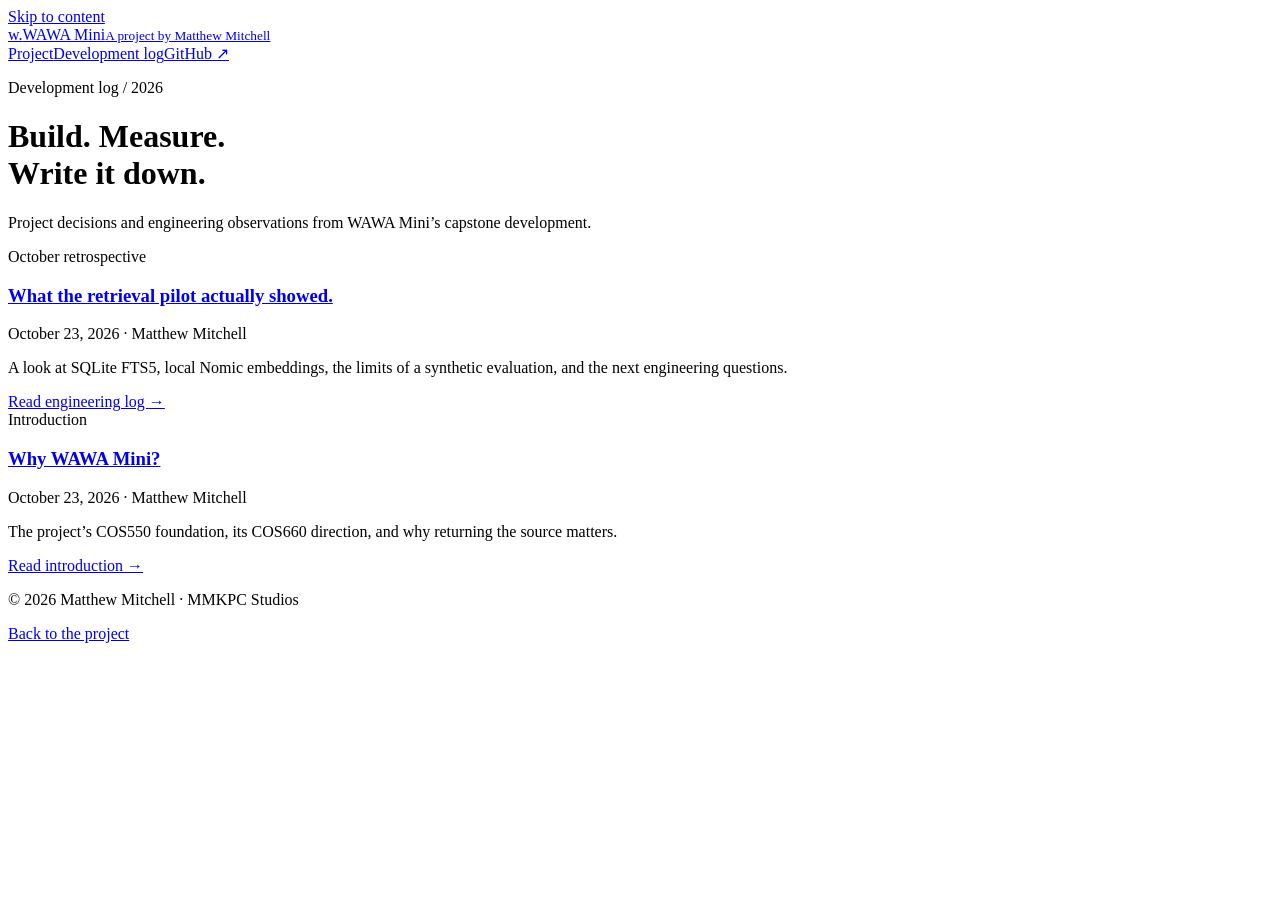
==== posts/index.html @ 9657bb5c "Add introduction and measured retrieval development log" ====
<!doctype html>
<html lang="en">
<head>
  <meta charset="utf-8">
  <meta name="viewport" content="width=device-width, initial-scale=1">
  <meta name="description" content="Development notes and monthly retrospectives for WAWA Mini, a local document-retrieval capstone by Matthew Mitchell.">
  <meta name="theme-color" content="#142f35">
  <title>Development Log — WAWA Mini</title>
  <link rel="stylesheet" href="../assets/styles.css">
</head>
<body>
  <a class="skip" href="#main">Skip to content</a>
  <header class="site-header"><div class="wrap header-inner"><a class="brand" href="../index.html" aria-label="WAWA Mini home"><span class="brand-mark" aria-hidden="true">w.</span><span>WAWA Mini<small>A project by Matthew Mitchell</small></span></a><nav class="site-nav" aria-label="Main navigation"><a href="../index.html">Project</a><a href="index.html" aria-current="page">Development log</a><a href="https://github.com/MMKPC">GitHub ↗</a></nav></div></header>
  <main id="main" class="wrap archive" tabindex="-1">
    <div class="page-header"><p class="eyebrow">Development log / 2026</p><h1>Build. Measure.<br>Write it down.</h1><p class="lede">Project decisions and engineering observations from WAWA Mini’s capstone development.</p></div>
    <div class="journal-grid">
      <article class="entry-card"><span class="topic">October retrospective</span><h3><a href="building-local-retrieval.html">What the retrieval pilot actually showed.</a></h3><p class="meta"><time datetime="2026-10-23">October 23, 2026</time> · Matthew Mitchell</p><p>A look at SQLite FTS5, local Nomic embeddings, the limits of a synthetic evaluation, and the next engineering questions.</p><a class="text-link" href="building-local-retrieval.html">Read engineering log <span aria-hidden="true">→</span></a></article>
      <article class="entry-card"><span class="topic">Introduction</span><h3><a href="introducing-wawa-mini.html">Why WAWA Mini?</a></h3><p class="meta"><time datetime="2026-10-23">October 23, 2026</time> · Matthew Mitchell</p><p>The project’s COS550 foundation, its COS660 direction, and why returning the source matters.</p><a class="text-link" href="introducing-wawa-mini.html">Read introduction <span aria-hidden="true">→</span></a></article>
    </div>
  </main>
  <footer class="site-footer"><div class="wrap footer-inner"><p>© 2026 Matthew Mitchell · MMKPC Studios</p><p><a href="../index.html">Back to the project</a></p></div></footer>
</body>
</html>
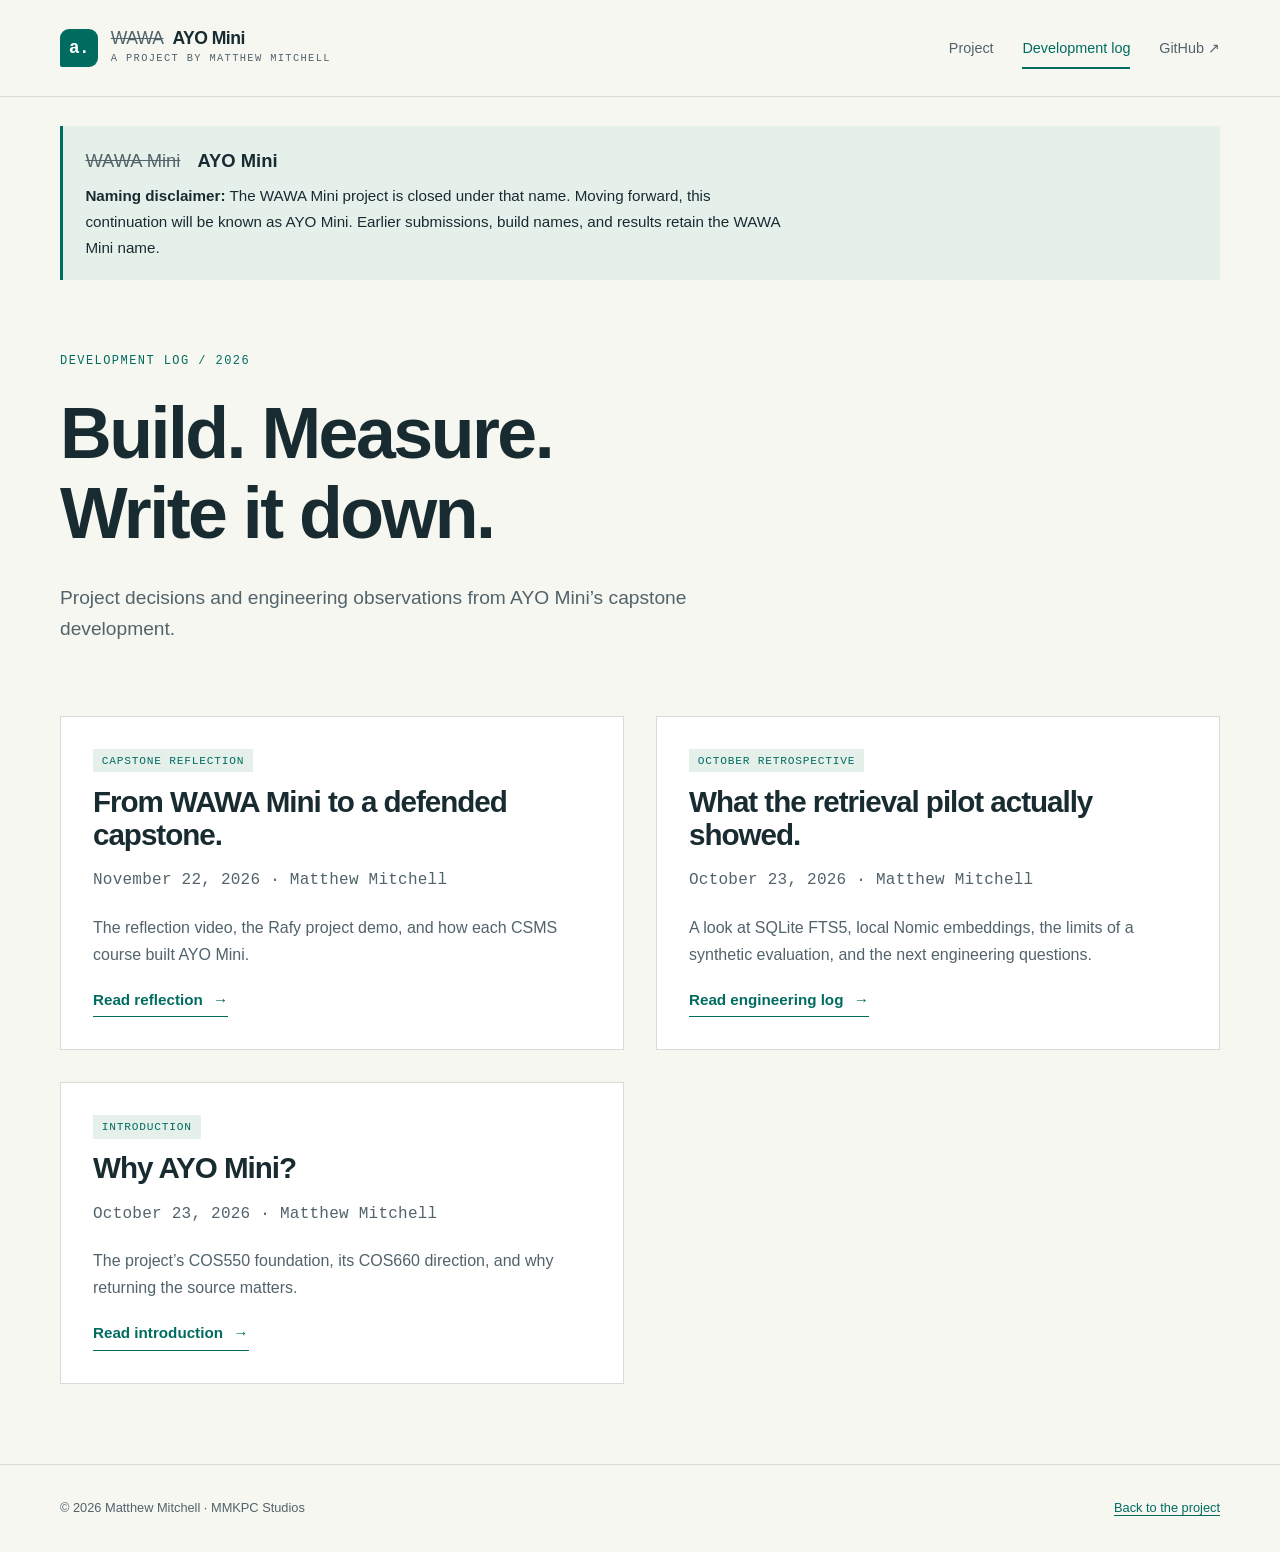
==== commit eceedbed: "Add capstone reflection post with reflection video and Rafy project demo" ====
--- a/posts/index.html
+++ b/posts/index.html
@@ -3,19 +3,24 @@
 <head>
   <meta charset="utf-8">
   <meta name="viewport" content="width=device-width, initial-scale=1">
-  <meta name="description" content="Development notes and monthly retrospectives for WAWA Mini, a local document-retrieval capstone by Matthew Mitchell.">
+  <meta name="description" content="Development notes and monthly retrospectives for AYO Mini, formerly WAWA Mini, a local document-retrieval capstone by Matthew Mitchell.">
   <meta name="theme-color" content="#142f35">
-  <title>Development Log — WAWA Mini</title>
+  <title>Development Log — AYO Mini</title>
   <link rel="stylesheet" href="../assets/styles.css">
 </head>
 <body>
   <a class="skip" href="#main">Skip to content</a>
-  <header class="site-header"><div class="wrap header-inner"><a class="brand" href="../index.html" aria-label="WAWA Mini home"><span class="brand-mark" aria-hidden="true">w.</span><span>WAWA Mini<small>A project by Matthew Mitchell</small></span></a><nav class="site-nav" aria-label="Main navigation"><a href="../index.html">Project</a><a href="index.html" aria-current="page">Development log</a><a href="https://github.com/MMKPC">GitHub ↗</a></nav></div></header>
+  <header class="site-header"><div class="wrap header-inner"><a class="brand" href="../index.html" aria-label="AYO Mini home, formerly WAWA Mini"><span class="brand-mark" aria-hidden="true">a.</span><span><s>WAWA</s> AYO Mini<small>A project by Matthew Mitchell</small></span></a><nav class="site-nav" aria-label="Main navigation"><a href="../index.html">Project</a><a href="index.html" aria-current="page">Development log</a><a href="https://github.com/MMKPC">GitHub ↗</a></nav></div></header>
   <main id="main" class="wrap archive" tabindex="-1">
-    <div class="page-header"><p class="eyebrow">Development log / 2026</p><h1>Build. Measure.<br>Write it down.</h1><p class="lede">Project decisions and engineering observations from WAWA Mini’s capstone development.</p></div>
+    <aside class="naming-note" role="note" aria-label="Project naming disclaimer">
+      <p class="rename-title"><s>WAWA Mini</s> <strong>AYO Mini</strong></p>
+      <p><strong>Naming disclaimer:</strong> The WAWA Mini project is closed under that name. Moving forward, this continuation will be known as AYO Mini. Earlier submissions, build names, and results retain the WAWA Mini name.</p>
+    </aside>
+    <div class="page-header"><p class="eyebrow">Development log / 2026</p><h1>Build. Measure.<br>Write it down.</h1><p class="lede">Project decisions and engineering observations from AYO Mini’s capstone development.</p></div>
     <div class="journal-grid">
+      <article class="entry-card"><span class="topic">Capstone reflection</span><h3><a href="capstone-reflection.html">From WAWA Mini to a defended capstone.</a></h3><p class="meta"><time datetime="2026-11-22">November 22, 2026</time> · Matthew Mitchell</p><p>The reflection video, the Rafy project demo, and how each CSMS course built AYO Mini.</p><a class="text-link" href="capstone-reflection.html">Read reflection <span aria-hidden="true">→</span></a></article>
       <article class="entry-card"><span class="topic">October retrospective</span><h3><a href="building-local-retrieval.html">What the retrieval pilot actually showed.</a></h3><p class="meta"><time datetime="2026-10-23">October 23, 2026</time> · Matthew Mitchell</p><p>A look at SQLite FTS5, local Nomic embeddings, the limits of a synthetic evaluation, and the next engineering questions.</p><a class="text-link" href="building-local-retrieval.html">Read engineering log <span aria-hidden="true">→</span></a></article>
-      <article class="entry-card"><span class="topic">Introduction</span><h3><a href="introducing-wawa-mini.html">Why WAWA Mini?</a></h3><p class="meta"><time datetime="2026-10-23">October 23, 2026</time> · Matthew Mitchell</p><p>The project’s COS550 foundation, its COS660 direction, and why returning the source matters.</p><a class="text-link" href="introducing-wawa-mini.html">Read introduction <span aria-hidden="true">→</span></a></article>
+      <article class="entry-card"><span class="topic">Introduction</span><h3><a href="introducing-wawa-mini.html">Why AYO Mini?</a></h3><p class="meta"><time datetime="2026-10-23">October 23, 2026</time> · Matthew Mitchell</p><p>The project’s COS550 foundation, its COS660 direction, and why returning the source matters.</p><a class="text-link" href="introducing-wawa-mini.html">Read introduction <span aria-hidden="true">→</span></a></article>
     </div>
   </main>
   <footer class="site-footer"><div class="wrap footer-inner"><p>© 2026 Matthew Mitchell · MMKPC Studios</p><p><a href="../index.html">Back to the project</a></p></div></footer>
--- a/assets/styles.css
+++ b/assets/styles.css
@@ -0,0 +1,159 @@
+/* AYO Mini (formerly WAWA Mini): static project journal. No external fonts or scripts. */
+:root {
+  --paper: #f7f7f2;
+  --surface: #ffffff;
+  --ink: #182b31;
+  --muted: #52636a;
+  --line: #d4ddd9;
+  --accent: #006c60;
+  --soft: #e6f0eb;
+  --night: #142f35;
+  --sans: Inter, "Segoe UI", Arial, sans-serif;
+  --serif: Georgia, "Times New Roman", serif;
+  --mono: "Cascadia Code", Consolas, monospace;
+}
+* { box-sizing: border-box; }
+html { scroll-behavior: smooth; }
+body { margin: 0; background: var(--paper); color: var(--ink); font: 1.0625rem/1.7 var(--sans); }
+a { color: var(--accent); text-underline-offset: .22em; text-decoration-thickness: 1px; }
+a:hover { text-decoration-thickness: 2px; }
+a:focus-visible, summary:focus-visible { outline: 3px solid var(--accent); outline-offset: 5px; border-radius: 2px; }
+img, svg { display: block; max-width: 100%; height: auto; }
+p, h1, h2, h3, ul, ol, figure, blockquote, dl { margin-top: 0; }
+p { margin-bottom: 1.2em; }
+h1, h2, h3 { line-height: 1.12; letter-spacing: -.035em; font-weight: 650; }
+h1 { font-size: clamp(2.8rem, 6.5vw, 5.6rem); margin-bottom: .4em; }
+h2 { font-size: clamp(1.8rem, 3vw, 2.45rem); margin-bottom: .7em; }
+h3 { font-size: 1.35rem; margin-bottom: .65em; }
+li + li { margin-top: .45em; }
+code { font: .87em var(--mono); overflow-wrap: anywhere; }
+.wrap { width: min(1160px, calc(100% - 5rem)); margin-inline: auto; }
+.skip { position: absolute; top: -6rem; left: 1rem; background: var(--surface); padding: .7rem 1rem; z-index: 10; }
+.skip:focus { top: 1rem; }
+.site-header { border-bottom: 1px solid var(--line); }
+.header-inner { min-height: 96px; display: flex; align-items: center; justify-content: space-between; gap: 2rem; }
+.brand { display: flex; align-items: center; gap: .8rem; color: var(--ink); text-decoration: none; font-size: 1.1rem; font-weight: 700; letter-spacing: -.03em; line-height: 1.2; }
+.brand-mark { width: 38px; height: 38px; background: var(--accent); color: white; display: grid; place-items: center; border-radius: 9px 9px 9px 2px; font: 700 1.1rem var(--mono); }
+.brand small { display: block; font: .65rem/1.8 var(--mono); text-transform: uppercase; letter-spacing: .13em; color: var(--muted); }
+.brand s { color: var(--muted); font-weight: 400; margin-right: .3em; }
+.naming-note { margin-block: 1.8rem 0; padding: 1.2rem 1.4rem; background: var(--soft); border-left: 3px solid var(--accent); }
+.naming-note .rename-title { margin-bottom: .45rem; font-size: 1.15rem; }
+.naming-note s { color: var(--muted); margin-right: .65em; }
+.naming-note > p:last-child { margin-bottom: 0; max-width: 84ch; font-size: .95rem; }
+.site-nav { display: flex; flex-wrap: wrap; gap: 1.8rem; font-size: .9rem; }
+.site-nav a { text-decoration: none; color: var(--muted); padding-block: .45rem; }
+.site-nav a:hover, .site-nav a[aria-current] { color: var(--accent); box-shadow: 0 2px var(--accent); }
+.eyebrow { font: .75rem/1.5 var(--mono); text-transform: uppercase; letter-spacing: .12em; color: var(--accent); margin-bottom: 1.4rem; }
+.hero { display: grid; grid-template-columns: 1.4fr 1fr; gap: 4rem; padding-block: 5.7rem 4.9rem; align-items: center; }
+.hero h1 em { font-style: normal; color: var(--accent); }
+.lede { font-size: 1.2rem; line-height: 1.65; color: var(--muted); max-width: 42rem; }
+.text-link { display: inline-flex; gap: .65rem; align-items: center; font-size: .95rem; font-weight: 650; text-decoration: none; border-bottom: 1px solid var(--accent); padding-bottom: .2rem; }
+.study-card { background: var(--night); color: #f5faf7; border-radius: 3px; padding: 2.2rem; position: relative; }
+.study-card .eyebrow { color: #92d0bb; }
+.study-card h2 { font-size: 2rem; margin-bottom: .85rem; }
+.study-card p { color: #ccdad9; font-size: .95rem; }
+.signal { display: grid; gap: .6rem; margin: 1.8rem 0; }
+.signal-row { display: grid; grid-template-columns: 4.7rem 1fr 3rem; align-items: center; gap: .8rem; font: .8rem var(--mono); }
+.signal-track { height: 8px; background: #355057; }
+.signal-fill { height: 100%; background: #a4d8c8; }
+.signal-row span:last-child { text-align: right; }
+.study-note { margin-bottom: 0; padding-top: 1rem; border-top: 1px solid #426069; }
+.section { padding-block: 4.3rem; border-top: 1px solid var(--line); }
+.section-heading { display: flex; justify-content: space-between; align-items: baseline; gap: 2rem; margin-bottom: 2.4rem; }
+.section-heading h2 { margin: 0; }
+.section-number { color: var(--muted); font: .75rem var(--mono); margin-right: .8rem; }
+.overview { display: grid; grid-template-columns: 1fr 1fr 1fr; gap: 2.5rem; }
+.overview article { border-left: 2px solid var(--line); padding-left: 1.3rem; }
+.overview h3 { font-size: 1.25rem; }
+.overview p { font-size: .98rem; color: var(--muted); margin-bottom: 0; }
+.journal-grid { display: grid; grid-template-columns: 1fr 1fr; gap: 2rem; }
+.entry-card { background: var(--surface); border: 1px solid var(--line); padding: 2rem; display: flex; flex-direction: column; align-items: start; }
+.entry-card h3 { font-size: 1.85rem; margin-block: .8rem 1rem; }
+.entry-card h3 a { color: var(--ink); text-decoration: none; }
+.entry-card h3 a:hover { color: var(--accent); }
+.entry-card p { color: var(--muted); font-size: 1rem; }
+.entry-card .text-link { margin-top: auto; }
+.meta { font: .75rem/1.7 var(--mono); color: var(--muted); letter-spacing: .015em; }
+.topic { font: .7rem var(--mono); text-transform: uppercase; letter-spacing: .07em; color: var(--accent); background: var(--soft); padding: .35rem .55rem; }
+.about { display: grid; grid-template-columns: .9fr 1.5fr; gap: 4rem; }
+.about p { max-width: 43rem; }
+.access-note { font-size: .92rem; padding-top: 1.3rem; border-top: 1px solid var(--line); color: var(--muted); }
+.site-footer { border-top: 1px solid var(--line); padding-block: 2rem; font-size: .8rem; color: var(--muted); }
+.footer-inner { display: flex; justify-content: space-between; gap: 2rem; }
+.footer-inner p { margin: 0; }
+.page-header { padding-block: 4.5rem 3rem; max-width: 820px; }
+.page-header h1 { font-size: clamp(2.8rem, 5.6vw, 4.6rem); }
+.archive { padding-bottom: 5rem; }
+.article-header { padding-block: 3.3rem 2.8rem; max-width: 900px; }
+.breadcrumb { display: inline-block; margin-bottom: 2.5rem; font-size: .85rem; }
+.article-header h1 { font-size: clamp(2.8rem, 5.8vw, 4.8rem); max-width: 900px; }
+.article-header .meta { padding-top: .7rem; }
+.article-layout { display: grid; grid-template-columns: 180px minmax(0, 760px); gap: 3.6rem; padding-bottom: 5rem; }
+.article-aside { font-size: .82rem; padding-top: .25rem; }
+.article-aside strong { display: block; font: .7rem var(--mono); letter-spacing: .08em; text-transform: uppercase; margin-bottom: 1rem; }
+.article-aside a { display: block; margin-bottom: .7rem; color: var(--muted); text-decoration: none; }
+.article-aside a:hover { color: var(--accent); text-decoration: underline; }
+.article-body { min-width: 0; }
+.article-body > p, .article-body > ul, .article-body > ol, .article-body > dl { max-width: 70ch; }
+.article-body h2 { margin-top: 2.5rem; font-size: 1.85rem; scroll-margin-top: 2rem; }
+.article-body h2:first-child { margin-top: 0; }
+.article-body h3 { margin-top: 1.8rem; }
+.article-body .opening { font: 1.35rem/1.65 var(--serif); color: var(--ink); }
+.article-body figure { margin: 2rem 0; padding: 1.4rem; background: var(--surface); border: 1px solid var(--line); }
+.article-body figure img { width: 100%; }
+.article-body figure.results img { max-width: 600px; margin-inline: auto; }
+figcaption { font-size: .83rem; line-height: 1.6; color: var(--muted); margin-top: 1.2rem; }
+.callout { margin-block: 1.8rem; padding: 1.2rem 1.4rem; background: var(--soft); border-left: 3px solid var(--accent); font-size: .98rem; }
+.callout p:last-child { margin-bottom: 0; }
+.results-table { width: 100%; border-collapse: collapse; margin-block: 1.6rem; font-size: .85rem; font-variant-numeric: tabular-nums; }
+.results-table caption { text-align: left; font-weight: 650; margin-bottom: .8rem; }
+.results-table th, .results-table td { padding: .7rem .55rem; border-bottom: 1px solid var(--line); text-align: right; }
+.results-table th:first-child, .results-table td:first-child { text-align: left; }
+.results-table thead { border-top: 2px solid var(--ink); border-bottom: 1px solid var(--ink); }
+.results-table tbody tr:last-child { border-bottom: 2px solid var(--ink); }
+.result-definitions { font-size: .92rem; }
+.result-definitions dt { font-weight: 650; }
+.result-definitions dd { margin: .2rem 0 1rem; color: var(--muted); }
+.article-end { margin-top: 3rem; padding-top: 1.5rem; border-top: 1px solid var(--line); display: flex; justify-content: space-between; gap: 1rem; font-size: .9rem; }
+@media (max-width: 900px) {
+  .hero { gap: 2.5rem; }
+  .hero h1 { font-size: 4rem; }
+  .study-card { padding: 1.5rem; }
+  .overview { gap: 1.5rem; }
+  .article-layout { grid-template-columns: 1fr; gap: 1.5rem; }
+  .article-aside { display: none; }
+}
+@media (max-width: 650px) {
+  .wrap { width: calc(100% - 2.4rem); }
+  .header-inner { min-height: 110px; gap: 1rem; align-items: start; justify-content: center; flex-direction: column; padding-block: 1.1rem; }
+  .site-nav { gap: 1.6rem; }
+  .hero { grid-template-columns: 1fr; padding-block: 3rem; gap: 2rem; }
+  .hero h1 { font-size: clamp(2.8rem, 12vw, 4rem); }
+  .lede { font-size: 1.1rem; }
+  .study-card { padding: 1.6rem; }
+  .section { padding-block: 3rem; }
+  .section-heading { display: block; margin-bottom: 1.7rem; }
+  .section-heading .text-link { margin-top: 1rem; }
+  .overview, .journal-grid, .about { grid-template-columns: 1fr; gap: 1.5rem; }
+  .entry-card { padding: 1.5rem; }
+  .about { gap: .5rem; }
+  .footer-inner { flex-direction: column; gap: .6rem; }
+  .page-header { padding-top: 3rem; }
+  .article-header { padding-top: 2rem; }
+  .breadcrumb { margin-bottom: 1.8rem; }
+  .article-header h1 { font-size: 2.8rem; }
+  .article-body figure { padding: .7rem; margin-inline: -.3rem; }
+  .results-table { font-size: .73rem; }
+  .results-table th, .results-table td { padding: .65rem .25rem; }
+  .article-end { flex-direction: column; }
+}
+@media (prefers-reduced-motion: reduce) { html { scroll-behavior: auto; } }
+@media print {
+  body { background: white; font-size: 10pt; }
+  .site-header, .site-footer, .article-aside, .breadcrumb, .article-end { display: none; }
+  .wrap { width: 100%; }
+  .article-layout { display: block; }
+  .article-header { padding-top: 0; }
+  .article-body figure { break-inside: avoid; }
+  a { color: inherit; }
+}
